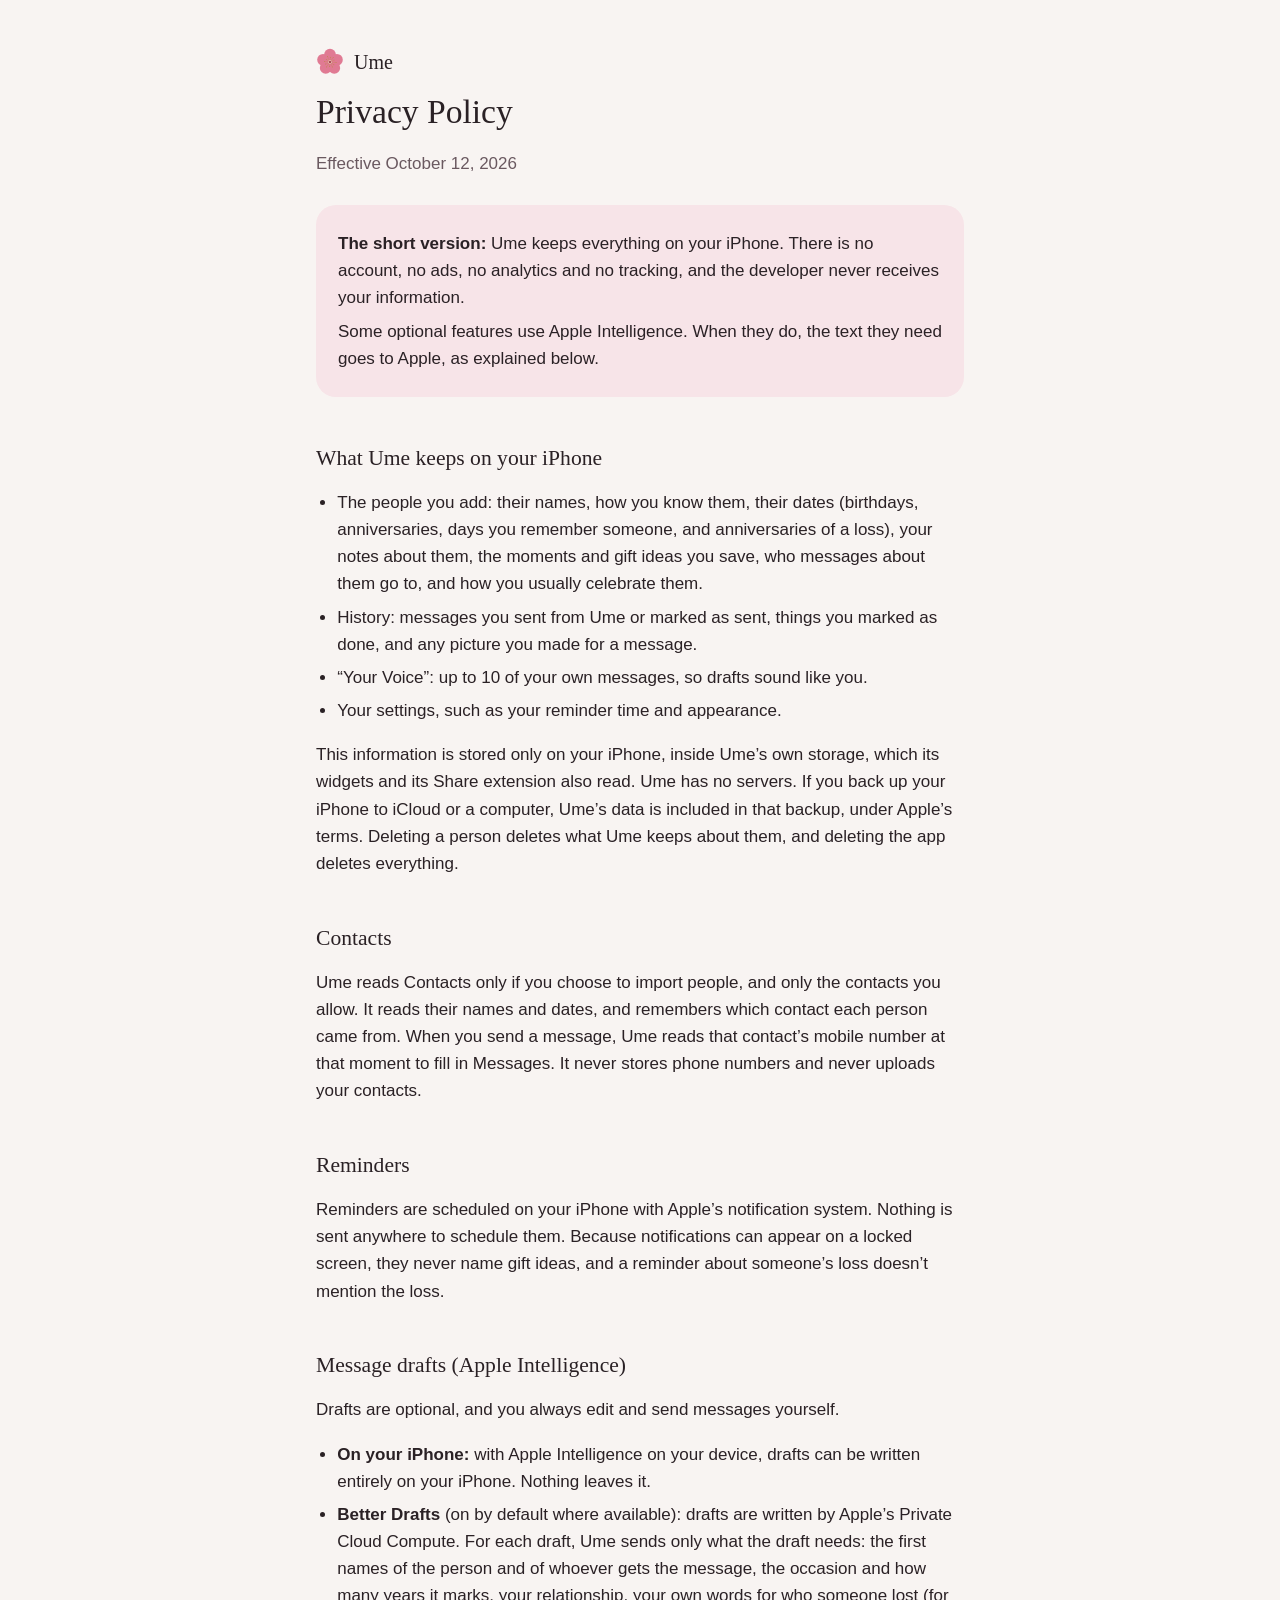
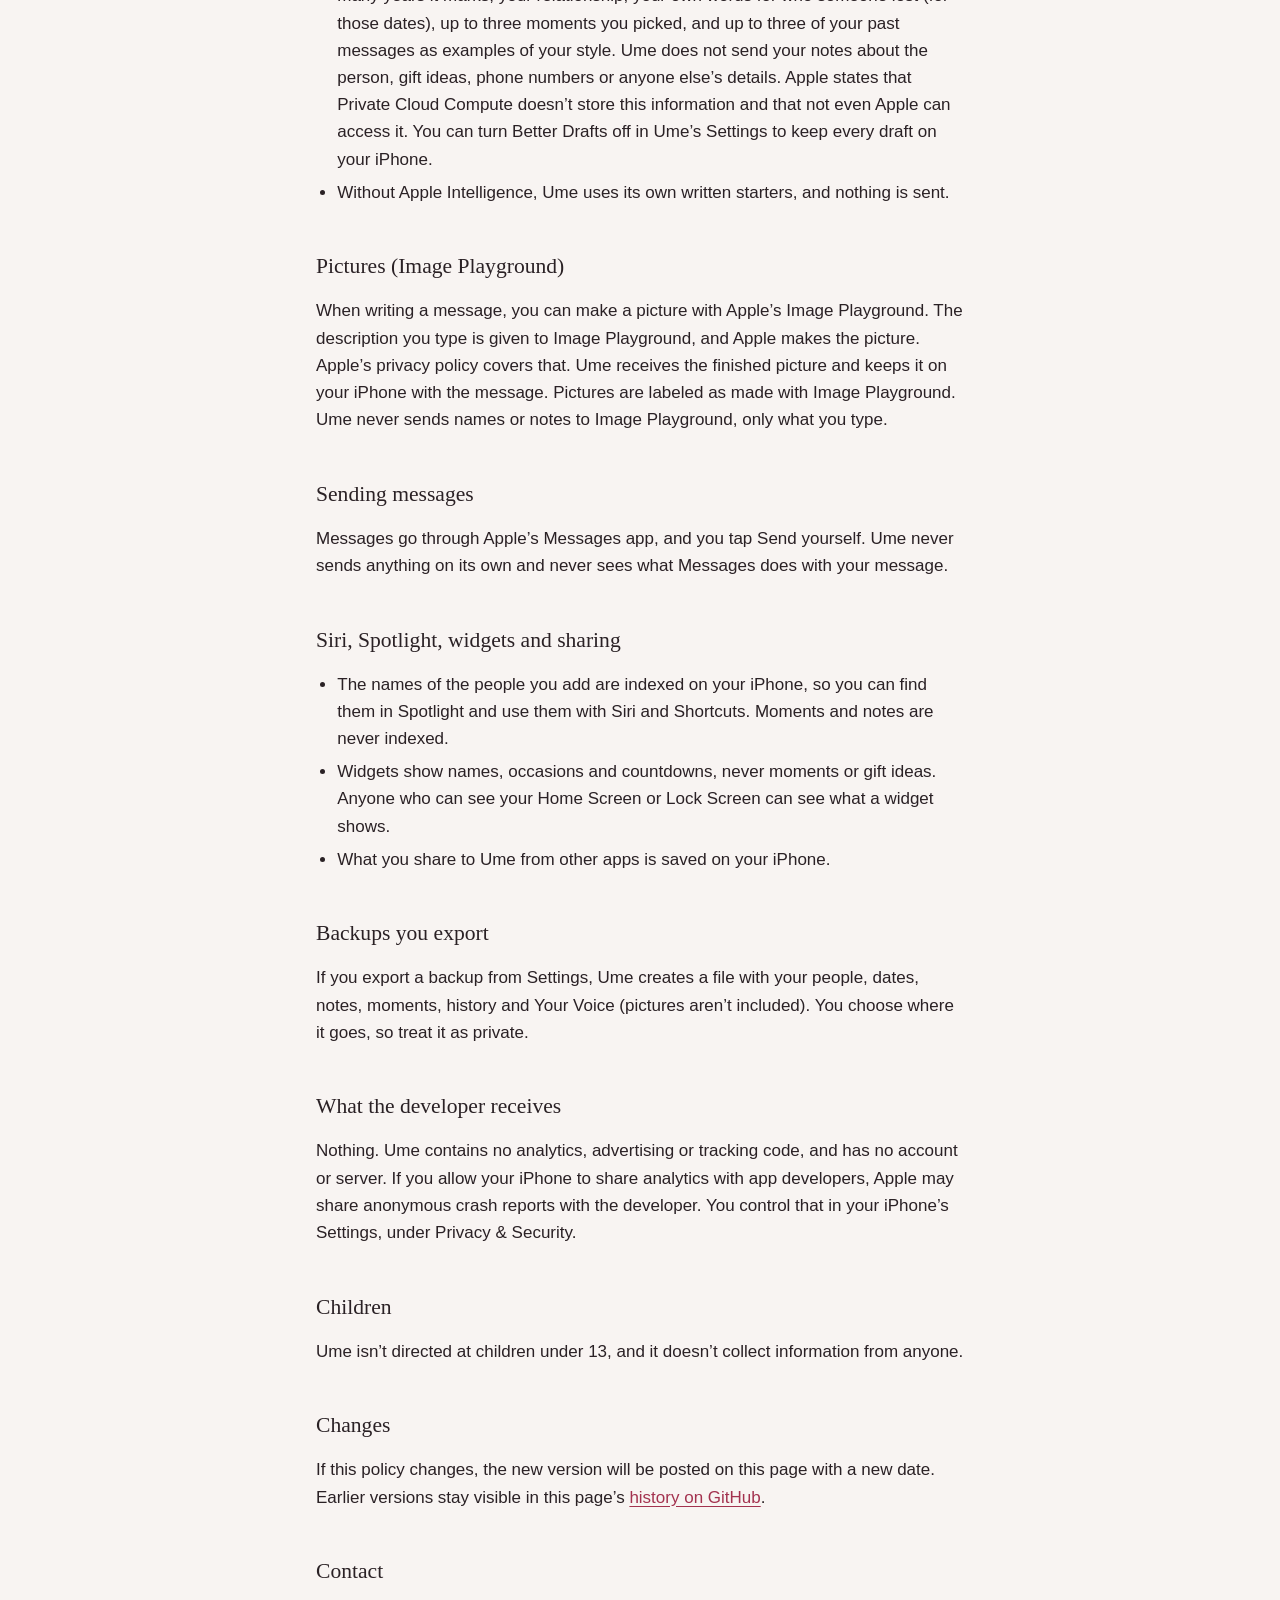
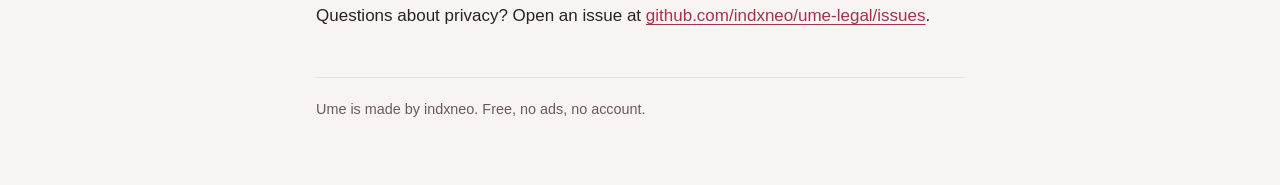
==== privacy.html @ 91545272 "Privacy policy for Ume Everything stays on the iPhone; lists exactly what Better Drafts (Private Clo" ====
<!doctype html>
<html lang="en">
<head>
<meta charset="utf-8">
<meta name="viewport" content="width=device-width, initial-scale=1">
<meta name="color-scheme" content="light dark">
<title>Ume Privacy Policy</title>
<meta name="description" content="How Ume handles your information: everything stays on your iPhone.">
<link rel="stylesheet" href="style.css">
</head>
<body>
<main>
<header>
  <a class="brand" href="./"><svg class="blossom" width="28" height="28" viewBox="0 0 100 100" aria-hidden="true"><circle class="petal" cx="50.0" cy="24.0" r="21"/><circle class="petal" cx="74.7" cy="42.0" r="21"/><circle class="petal" cx="65.3" cy="71.0" r="21"/><circle class="petal" cx="34.7" cy="71.0" r="21"/><circle class="petal" cx="25.3" cy="42.0" r="21"/><g stroke-width="0.9"><line class="stamen" x1="50" y1="50" x2="71.9" y2="51.9"/><circle class="pollen" cx="71.9" cy="51.9" r="1.6"/><line class="stamen" x1="50" y1="50" x2="63.9" y2="59.8"/><circle class="pollen" cx="63.9" cy="59.8" r="1.6"/><line class="stamen" x1="50" y1="50" x2="58.5" y2="68.1"/><circle class="pollen" cx="58.5" cy="68.1" r="1.6"/><line class="stamen" x1="50" y1="50" x2="48.6" y2="65.9"/><circle class="pollen" cx="48.6" cy="65.9" r="1.6"/><line class="stamen" x1="50" y1="50" x2="37.4" y2="68.0"/><circle class="pollen" cx="37.4" cy="68.0" r="1.6"/><line class="stamen" x1="50" y1="50" x2="34.6" y2="57.2"/><circle class="pollen" cx="34.6" cy="57.2" r="1.6"/><line class="stamen" x1="50" y1="50" x2="30.1" y2="48.3"/><circle class="pollen" cx="30.1" cy="48.3" r="1.6"/><line class="stamen" x1="50" y1="50" x2="36.9" y2="40.8"/><circle class="pollen" cx="36.9" cy="40.8" r="1.6"/><line class="stamen" x1="50" y1="50" x2="40.7" y2="30.1"/><circle class="pollen" cx="40.7" cy="30.1" r="1.6"/><line class="stamen" x1="50" y1="50" x2="51.5" y2="33.1"/><circle class="pollen" cx="51.5" cy="33.1" r="1.6"/><line class="stamen" x1="50" y1="50" x2="61.5" y2="33.6"/><circle class="pollen" cx="61.5" cy="33.6" r="1.6"/><line class="stamen" x1="50" y1="50" x2="64.5" y2="43.2"/><circle class="pollen" cx="64.5" cy="43.2" r="1.6"/></g><circle class="heart" cx="50" cy="50" r="4"/></svg> Ume</a>
</header>

<h1>Privacy Policy</h1>
<p class="muted">Effective October 12, 2026</p>

<div class="summary">
  <p><strong>The short version:</strong> Ume keeps everything on your iPhone. There is no account, no ads, no
  analytics and no tracking, and the developer never receives your information.</p>
  <p>Some optional features use Apple Intelligence. When they do, the text they need goes to Apple, as explained
  below.</p>
</div>

<h2>What Ume keeps on your iPhone</h2>
<ul>
  <li>The people you add: their names, how you know them, their dates (birthdays, anniversaries, days you remember
  someone, and anniversaries of a loss), your notes about them, the moments and gift ideas you save, who messages
  about them go to, and how you usually celebrate them.</li>
  <li>History: messages you sent from Ume or marked as sent, things you marked as done, and any picture you made
  for a message.</li>
  <li>“Your Voice”: up to 10 of your own messages, so drafts sound like you.</li>
  <li>Your settings, such as your reminder time and appearance.</li>
</ul>
<p>This information is stored only on your iPhone, inside Ume’s own storage, which its widgets and its Share
extension also read. Ume has no servers. If you back up your iPhone to iCloud or a computer, Ume’s data is
included in that backup, under Apple’s terms. Deleting a person deletes what Ume keeps about them, and deleting the
app deletes everything.</p>

<h2>Contacts</h2>
<p>Ume reads Contacts only if you choose to import people, and only the contacts you allow. It reads their names
and dates, and remembers which contact each person came from. When you send a message, Ume reads that contact’s
mobile number at that moment to fill in Messages. It never stores phone numbers and never uploads your
contacts.</p>

<h2>Reminders</h2>
<p>Reminders are scheduled on your iPhone with Apple’s notification system. Nothing is sent anywhere to schedule
them. Because notifications can appear on a locked screen, they never name gift ideas, and a reminder about
someone’s loss doesn’t mention the loss.</p>

<h2>Message drafts (Apple Intelligence)</h2>
<p>Drafts are optional, and you always edit and send messages yourself.</p>
<ul>
  <li><strong>On your iPhone:</strong> with Apple Intelligence on your device, drafts can be written entirely on your
  iPhone. Nothing leaves it.</li>
  <li><strong>Better Drafts</strong> (on by default where available): drafts are written by Apple’s Private Cloud
  Compute. For each draft, Ume sends only what the draft needs: the first names of the person and of whoever gets the
  message, the occasion and how many years it marks, your relationship, your own words for who someone lost (for
  those dates), up to three moments you picked, and up to three of your past messages as examples of your style.
  Ume does not send your notes about the person, gift ideas, phone numbers or anyone else’s details. Apple states that
  Private Cloud Compute doesn’t store this information and that not even Apple can access it. You can turn Better
  Drafts off in Ume’s Settings to keep every draft on your iPhone.</li>
  <li>Without Apple Intelligence, Ume uses its own written starters, and nothing is sent.</li>
</ul>

<h2>Pictures (Image Playground)</h2>
<p>When writing a message, you can make a picture with Apple’s Image Playground. The description you type is given
to Image Playground, and Apple makes the picture. Apple’s privacy policy covers that. Ume receives the finished
picture and keeps it on your iPhone with the message. Pictures are labeled as made with Image Playground. Ume never
sends names or notes to Image Playground, only what you type.</p>

<h2>Sending messages</h2>
<p>Messages go through Apple’s Messages app, and you tap Send yourself. Ume never sends anything on its own and
never sees what Messages does with your message.</p>

<h2>Siri, Spotlight, widgets and sharing</h2>
<ul>
  <li>The names of the people you add are indexed on your iPhone, so you can find them in Spotlight and use them with
  Siri and Shortcuts. Moments and notes are never indexed.</li>
  <li>Widgets show names, occasions and countdowns, never moments or gift ideas. Anyone who can see your Home Screen
  or Lock Screen can see what a widget shows.</li>
  <li>What you share to Ume from other apps is saved on your iPhone.</li>
</ul>

<h2>Backups you export</h2>
<p>If you export a backup from Settings, Ume creates a file with your people, dates, notes, moments, history and
Your Voice (pictures aren’t included). You choose where it goes, so treat it as private.</p>

<h2>What the developer receives</h2>
<p>Nothing. Ume contains no analytics, advertising or tracking code, and has no account or server. If you allow
your iPhone to share analytics with app developers, Apple may share anonymous crash reports with the developer.
You control that in your iPhone’s Settings, under Privacy &amp; Security.</p>

<h2>Children</h2>
<p>Ume isn’t directed at children under 13, and it doesn’t collect information from anyone.</p>

<h2>Changes</h2>
<p>If this policy changes, the new version will be posted on this page with a new date. Earlier versions stay
visible in this page’s <a href="https://github.com/indxneo/ume-legal/commits/main/privacy.html">history on
GitHub</a>.</p>

<h2>Contact</h2>
<p>Questions about privacy? Open an issue at
<a href="https://github.com/indxneo/ume-legal/issues">github.com/indxneo/ume-legal/issues</a>.</p>

<footer>Ume is made by indxneo. Free, no ads, no account.</footer>
</main>
</body>
</html>
---- style.css ----
:root {
  --paper: #f8f4f2;
  --card: #fffcfb;
  --blush: #f7e4e8;
  --ink: #2a2125;
  --ink-soft: #6a5960;
  --accent: #a3324f;
  --petal: #e07a93;
  --stamen: #b88a3e;
  --rule: #eadfe2;
}

@media (prefers-color-scheme: dark) {
  :root {
    --paper: #161114;
    --card: #221a1e;
    --blush: #36202a;
    --ink: #f4ecef;
    --ink-soft: #bfb0b6;
    --accent: #e69cae;
    --petal: #e78aa0;
    --stamen: #d9b36a;
    --rule: #3a2b31;
  }
}

* { box-sizing: border-box; }

html { -webkit-text-size-adjust: 100%; }

body {
  margin: 0;
  background: var(--paper);
  color: var(--ink);
  font: 17px/1.6 -apple-system, BlinkMacSystemFont, "SF Pro Text", "Helvetica Neue", Arial, sans-serif;
}

main {
  max-width: 680px;
  margin: 0 auto;
  padding: 48px 16px 64px;
}

h1, h2, .brand {
  font-family: ui-serif, "New York", "Iowan Old Style", Georgia, serif;
  font-weight: 500;
  line-height: 1.25;
}

h1 { font-size: 2.1rem; margin: 0.2em 0 0.1em; }
h2 { font-size: 1.35rem; margin: 2.2em 0 0.5em; }

p, li { color: var(--ink); }
.muted { color: var(--ink-soft); }

a { color: var(--accent); text-underline-offset: 3px; }

header .brand {
  display: inline-flex;
  align-items: center;
  gap: 10px;
  font-size: 1.25rem;
  color: var(--ink);
  text-decoration: none;
}

.summary {
  background: var(--blush);
  border-radius: 20px;
  padding: 18px 22px;
  margin: 28px 0 8px;
}
.summary p { margin: 0.4em 0; }

ul { padding-left: 1.25em; }
li { margin: 0.35em 0; }

.card-list { list-style: none; padding: 0; }
.card-list li {
  background: var(--card);
  border-radius: 16px;
  padding: 16px 20px;
  margin: 12px 0;
}
.card-list a { font-family: ui-serif, "New York", Georgia, serif; font-size: 1.15rem; }

footer {
  margin-top: 48px;
  padding-top: 20px;
  border-top: 1px solid var(--rule);
  font-size: 0.9rem;
  color: var(--ink-soft);
}

.blossom .petal { fill: var(--petal); }
.blossom .stamen { stroke: var(--stamen); }
.blossom .pollen { fill: var(--stamen); }
.blossom .heart { fill: var(--accent); }
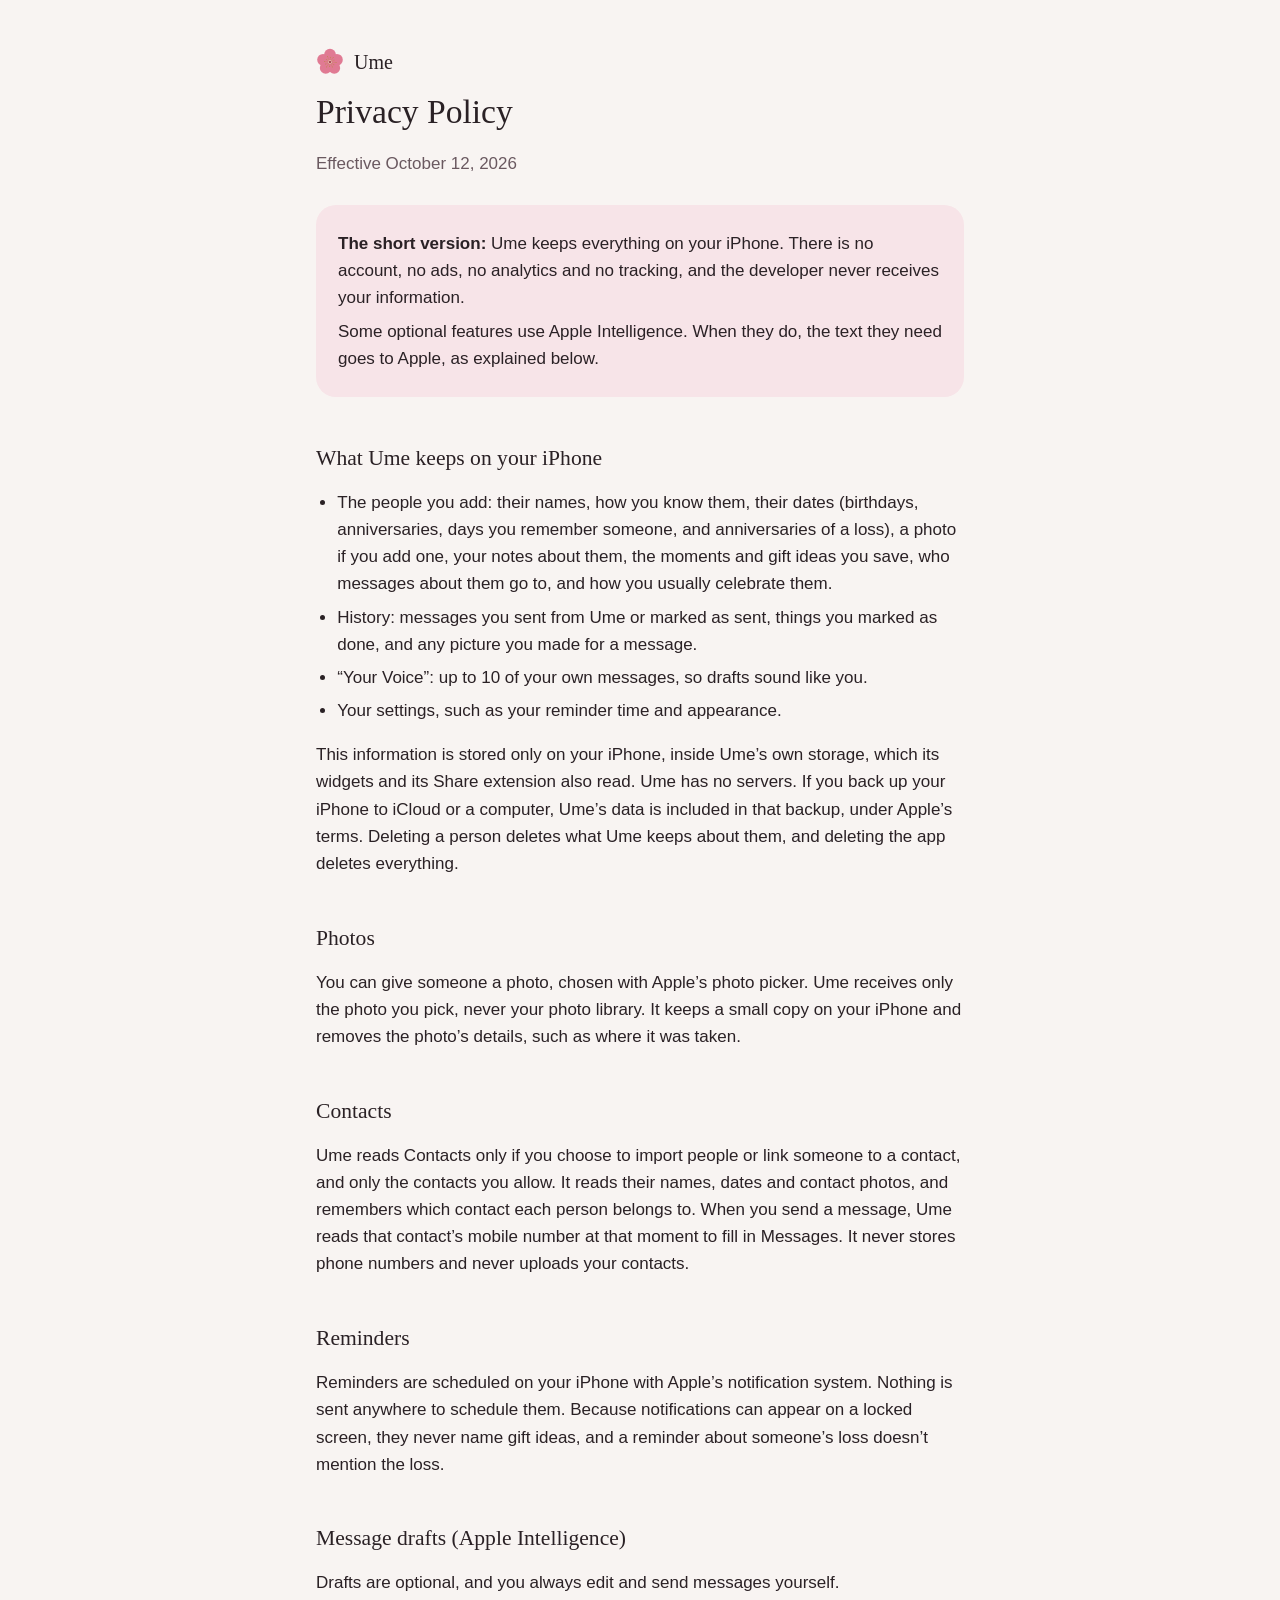
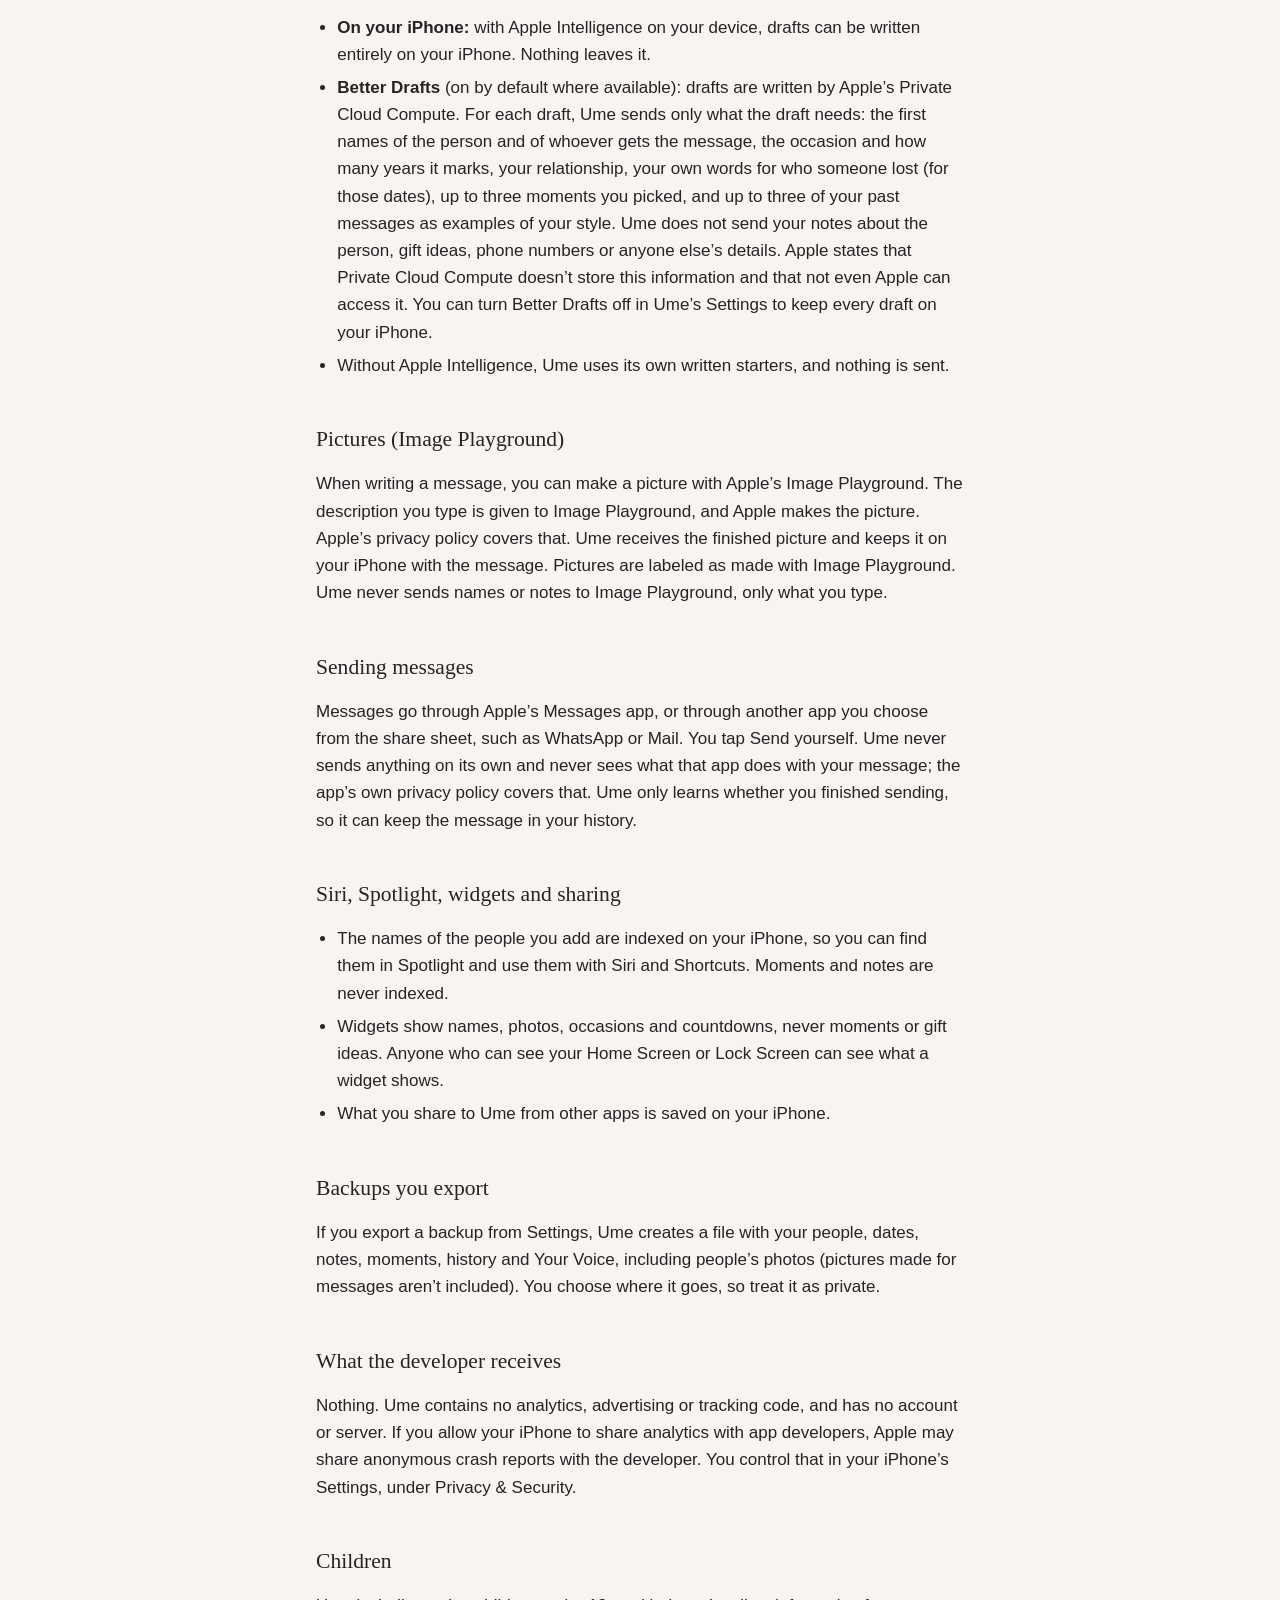
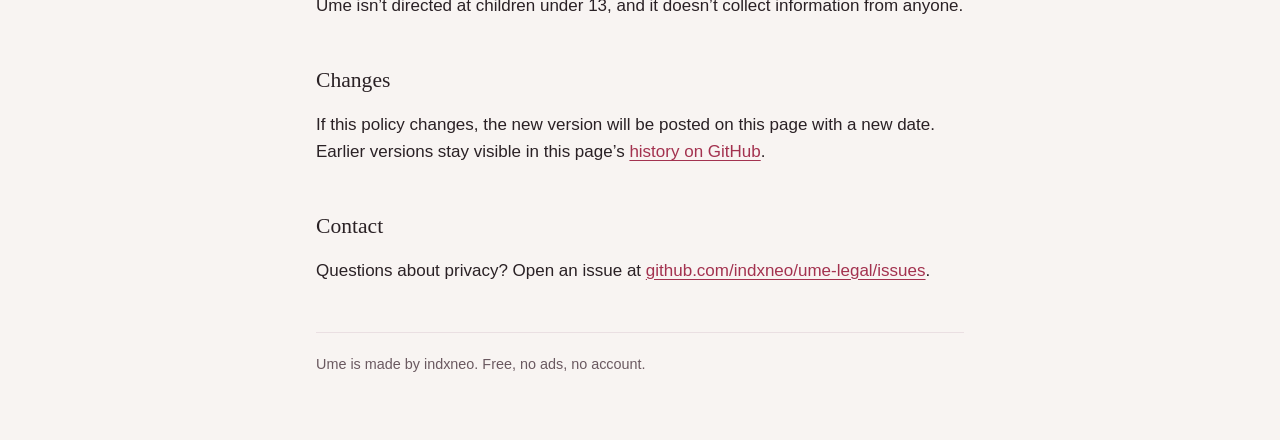
==== commit 193d0398: "Policy: people's photos, linking contacts, sending through other apps Co-Authored-By: Claude Opus 5." ====
--- a/privacy.html
+++ b/privacy.html
@@ -27,7 +27,7 @@
 <h2>What Ume keeps on your iPhone</h2>
 <ul>
   <li>The people you add: their names, how you know them, their dates (birthdays, anniversaries, days you remember
-  someone, and anniversaries of a loss), your notes about them, the moments and gift ideas you save, who messages
+  someone, and anniversaries of a loss), a photo if you add one, your notes about them, the moments and gift ideas you save, who messages
   about them go to, and how you usually celebrate them.</li>
   <li>History: messages you sent from Ume or marked as sent, things you marked as done, and any picture you made
   for a message.</li>
@@ -39,9 +39,13 @@
 included in that backup, under Apple’s terms. Deleting a person deletes what Ume keeps about them, and deleting the
 app deletes everything.</p>
 
+<h2>Photos</h2>
+<p>You can give someone a photo, chosen with Apple’s photo picker. Ume receives only the photo you pick, never your
+photo library. It keeps a small copy on your iPhone and removes the photo’s details, such as where it was taken.</p>
+
 <h2>Contacts</h2>
-<p>Ume reads Contacts only if you choose to import people, and only the contacts you allow. It reads their names
-and dates, and remembers which contact each person came from. When you send a message, Ume reads that contact’s
+<p>Ume reads Contacts only if you choose to import people or link someone to a contact, and only the contacts you
+allow. It reads their names, dates and contact photos, and remembers which contact each person belongs to. When you send a message, Ume reads that contact’s
 mobile number at that moment to fill in Messages. It never stores phone numbers and never uploads your
 contacts.</p>
 
@@ -72,21 +76,23 @@
 sends names or notes to Image Playground, only what you type.</p>
 
 <h2>Sending messages</h2>
-<p>Messages go through Apple’s Messages app, and you tap Send yourself. Ume never sends anything on its own and
-never sees what Messages does with your message.</p>
+<p>Messages go through Apple’s Messages app, or through another app you choose from the share sheet, such as
+WhatsApp or Mail. You tap Send yourself. Ume never sends anything on its own and never sees what that app does with
+your message; the app’s own privacy policy covers that. Ume only learns whether you finished sending, so it can keep
+the message in your history.</p>
 
 <h2>Siri, Spotlight, widgets and sharing</h2>
 <ul>
   <li>The names of the people you add are indexed on your iPhone, so you can find them in Spotlight and use them with
   Siri and Shortcuts. Moments and notes are never indexed.</li>
-  <li>Widgets show names, occasions and countdowns, never moments or gift ideas. Anyone who can see your Home Screen
+  <li>Widgets show names, photos, occasions and countdowns, never moments or gift ideas. Anyone who can see your Home Screen
   or Lock Screen can see what a widget shows.</li>
   <li>What you share to Ume from other apps is saved on your iPhone.</li>
 </ul>
 
 <h2>Backups you export</h2>
 <p>If you export a backup from Settings, Ume creates a file with your people, dates, notes, moments, history and
-Your Voice (pictures aren’t included). You choose where it goes, so treat it as private.</p>
+Your Voice, including people’s photos (pictures made for messages aren’t included). You choose where it goes, so treat it as private.</p>
 
 <h2>What the developer receives</h2>
 <p>Nothing. Ume contains no analytics, advertising or tracking code, and has no account or server. If you allow
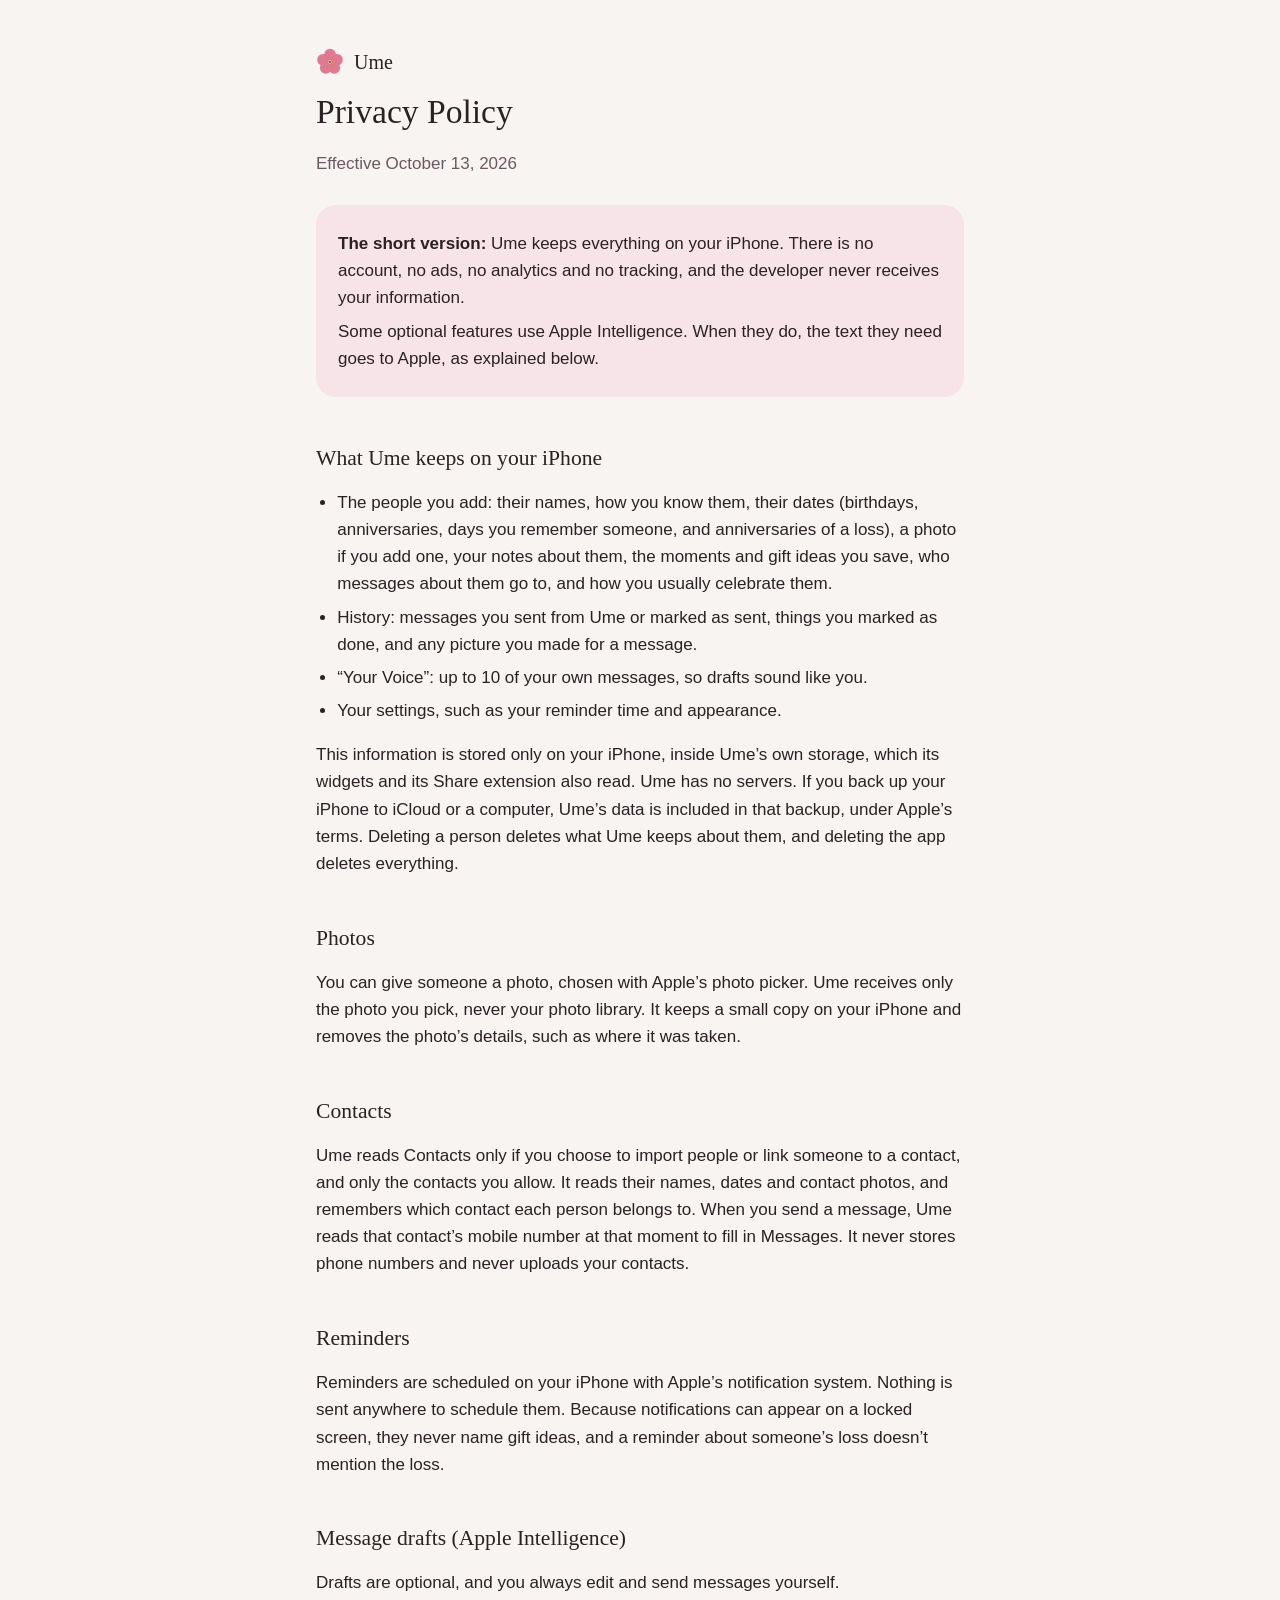
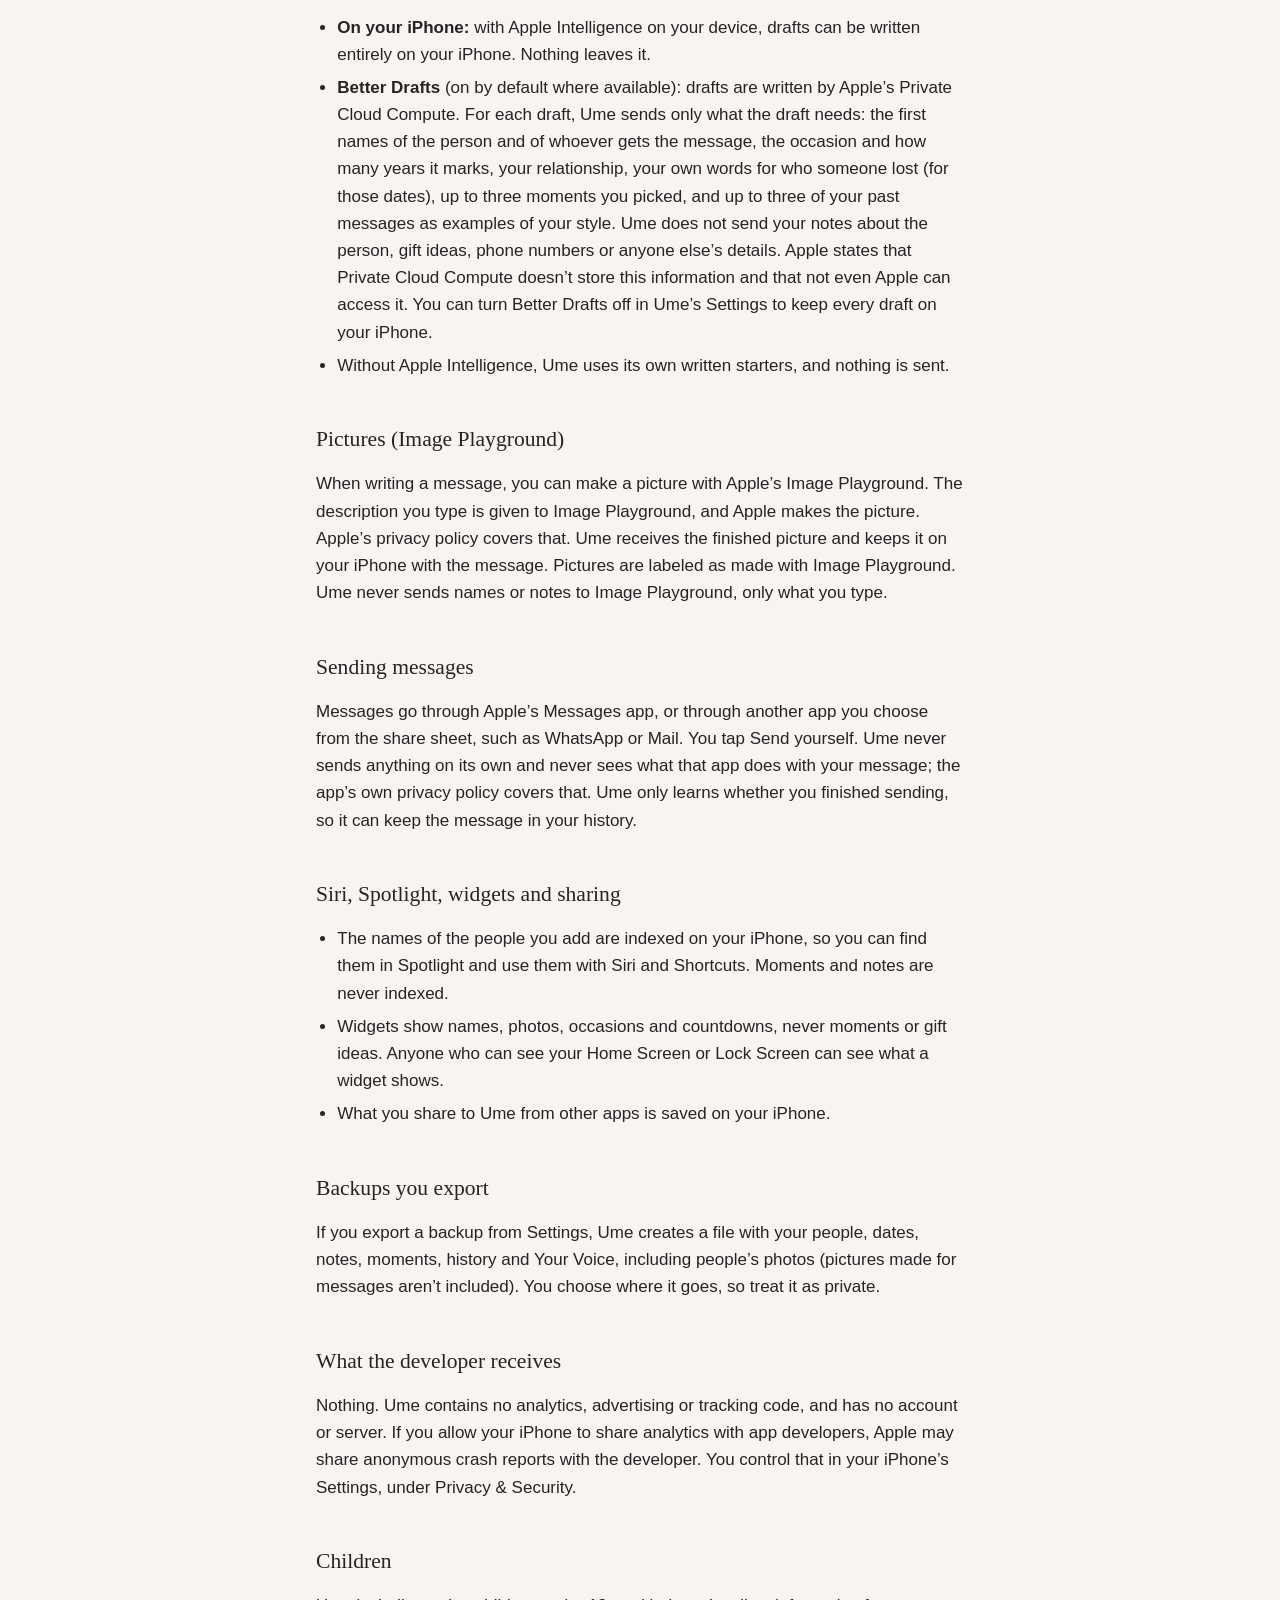
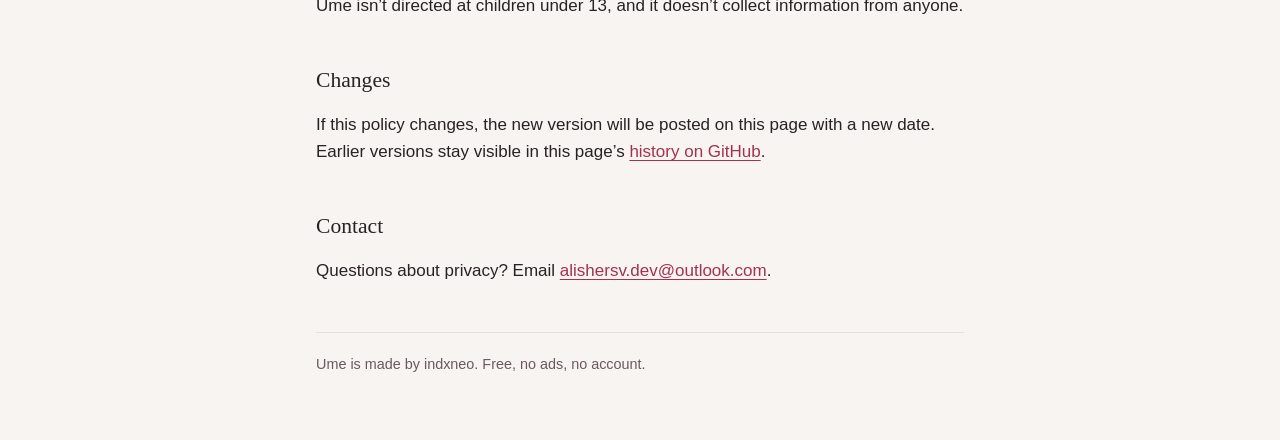
==== commit 8deeaaae: "Contact by email; Support entry for the App Store support URL Co-Authored-By: Claude Opus 5.5 <norep" ====
--- a/privacy.html
+++ b/privacy.html
@@ -15,7 +15,7 @@
 </header>
 
 <h1>Privacy Policy</h1>
-<p class="muted">Effective October 12, 2026</p>
+<p class="muted">Effective October 13, 2026</p>
 
 <div class="summary">
   <p><strong>The short version:</strong> Ume keeps everything on your iPhone. There is no account, no ads, no
@@ -108,8 +108,7 @@
 GitHub</a>.</p>
 
 <h2>Contact</h2>
-<p>Questions about privacy? Open an issue at
-<a href="https://github.com/indxneo/ume-legal/issues">github.com/indxneo/ume-legal/issues</a>.</p>
+<p>Questions about privacy? Email <a href="mailto:alishersv.dev@outlook.com">alishersv.dev@outlook.com</a>.</p>
 
 <footer>Ume is made by indxneo. Free, no ads, no account.</footer>
 </main>
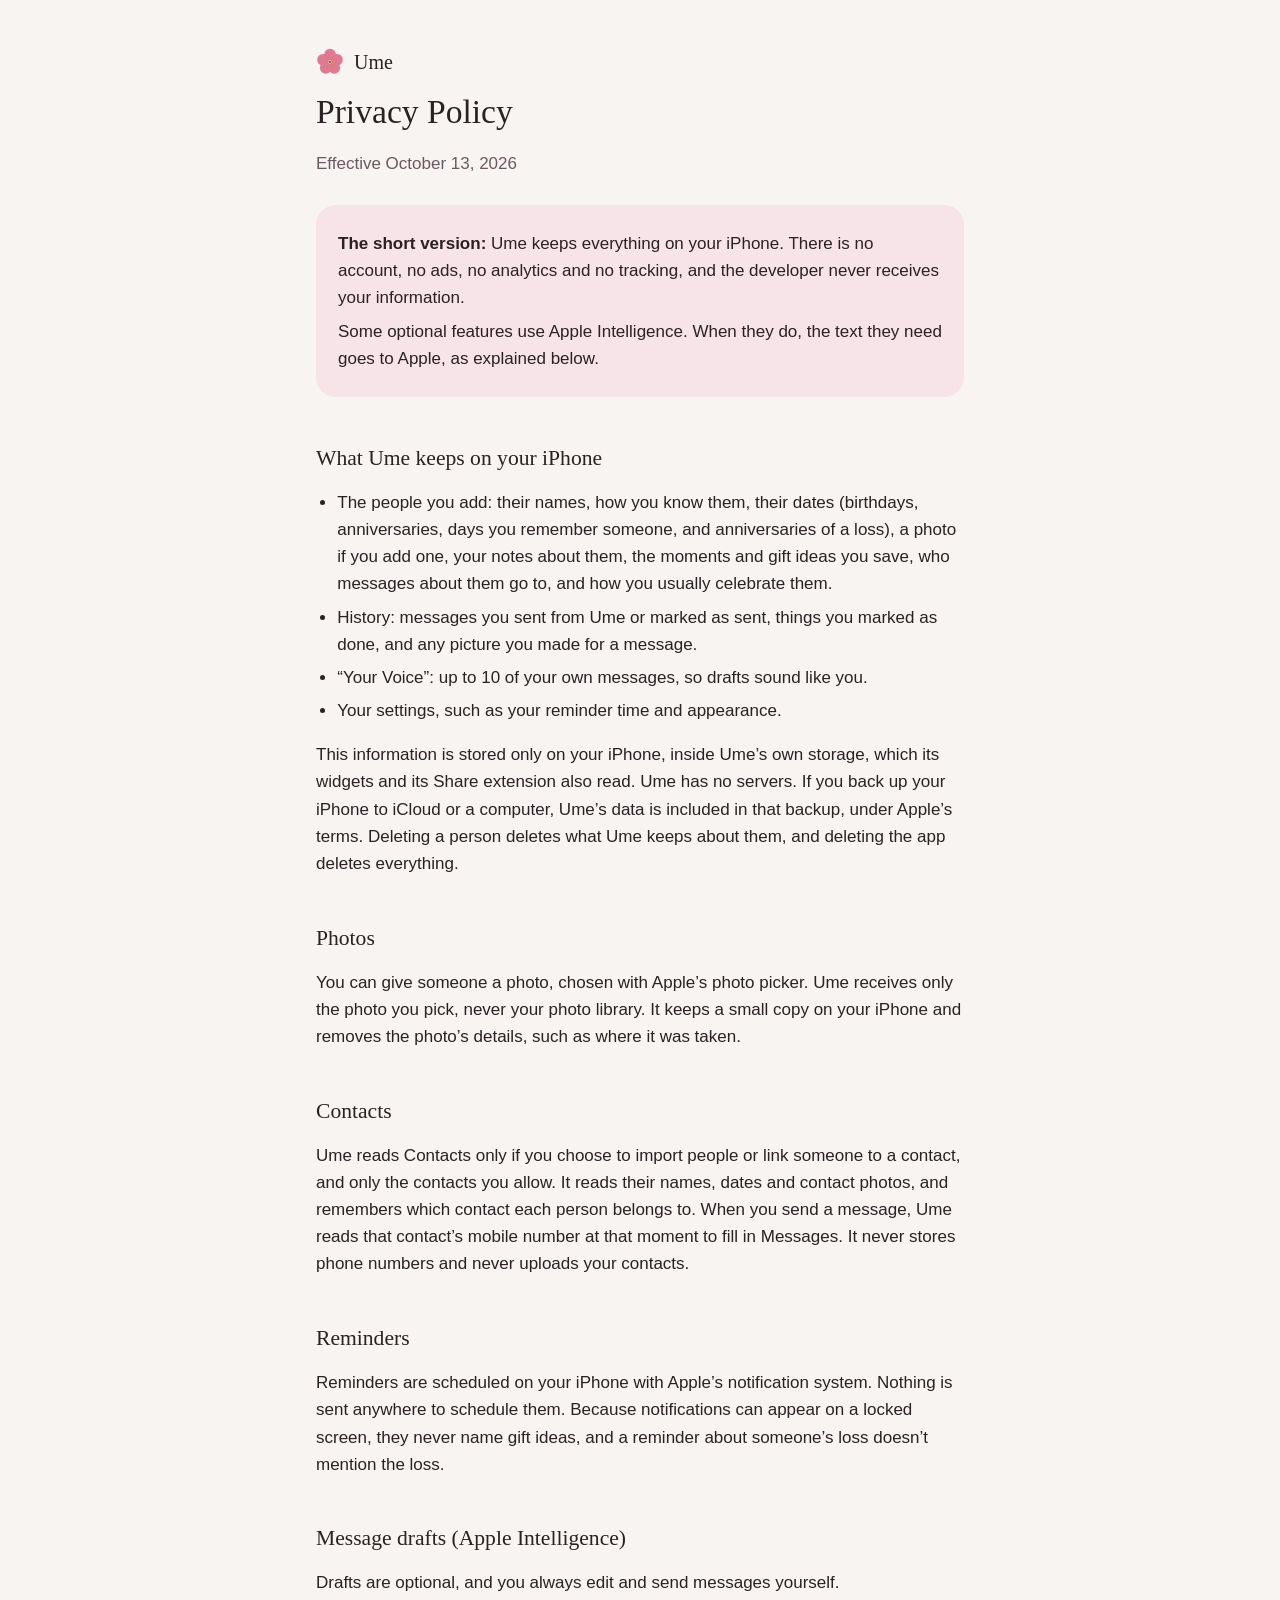
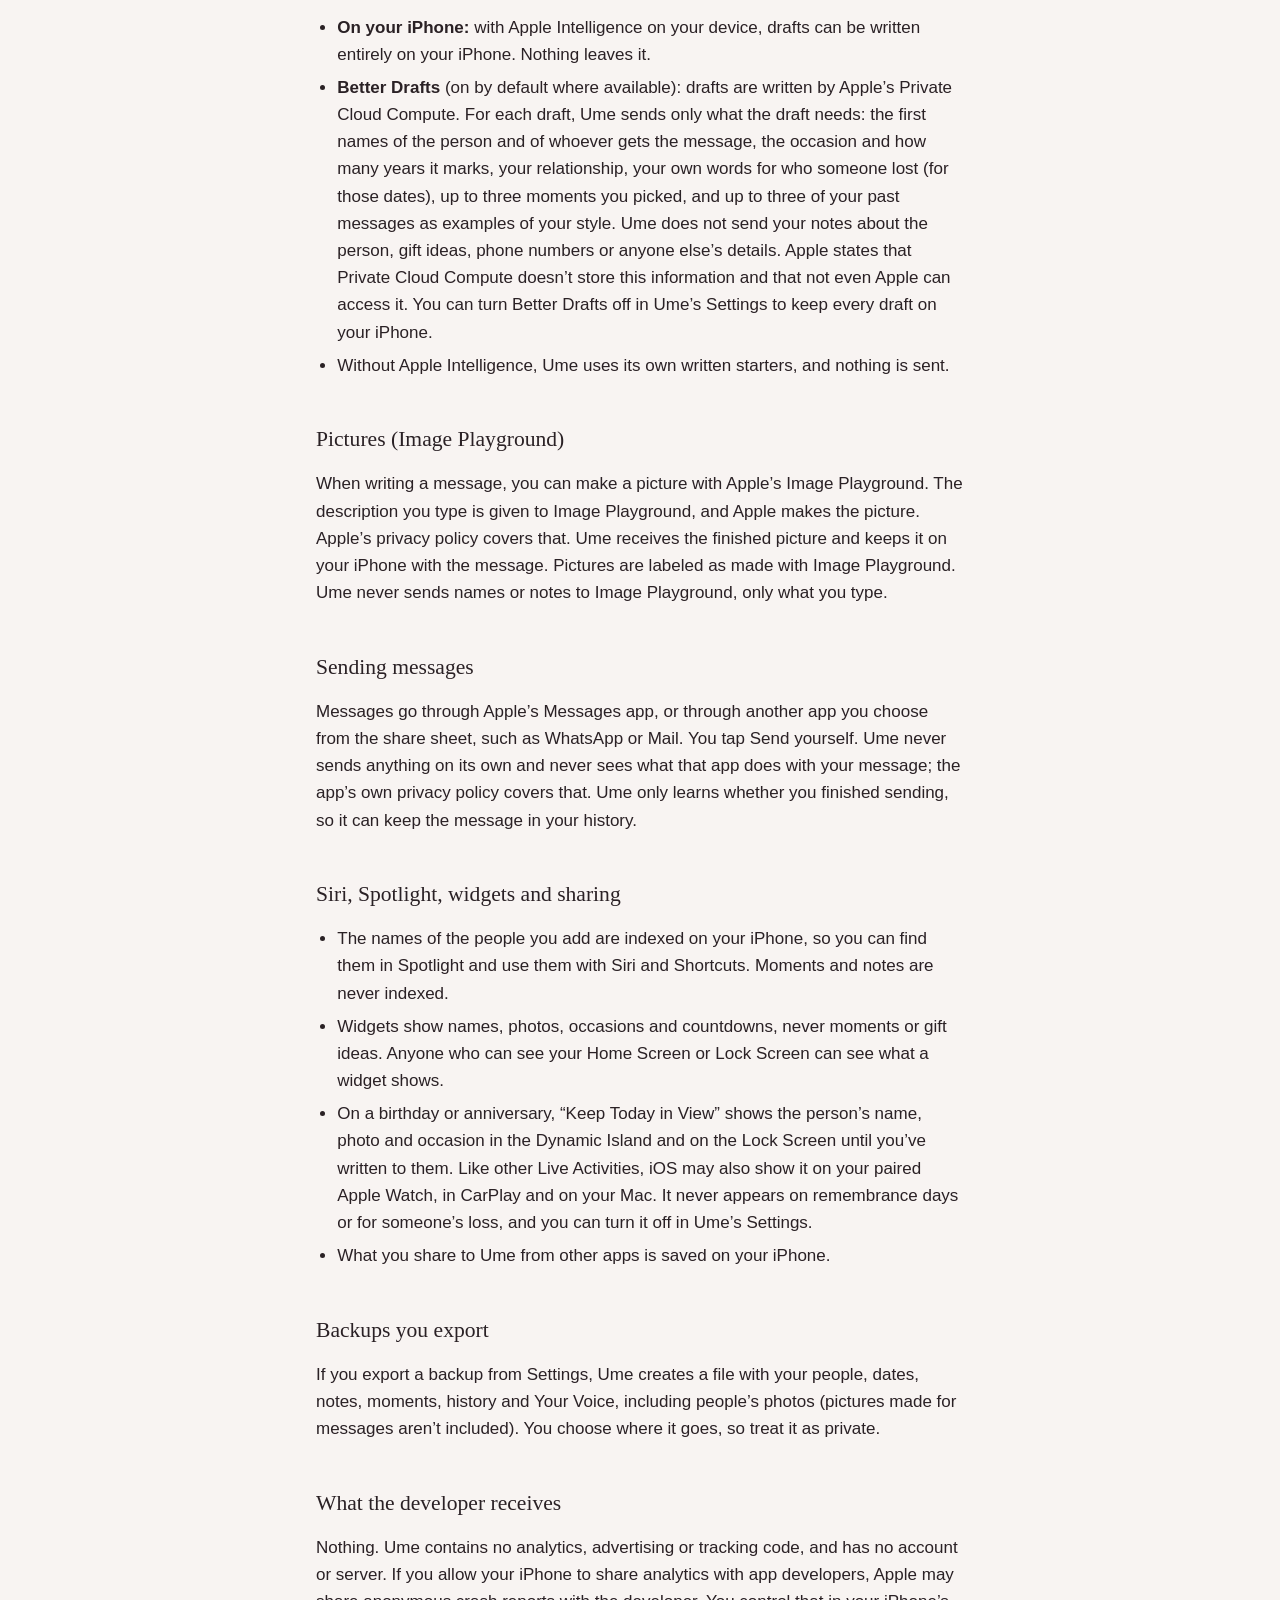
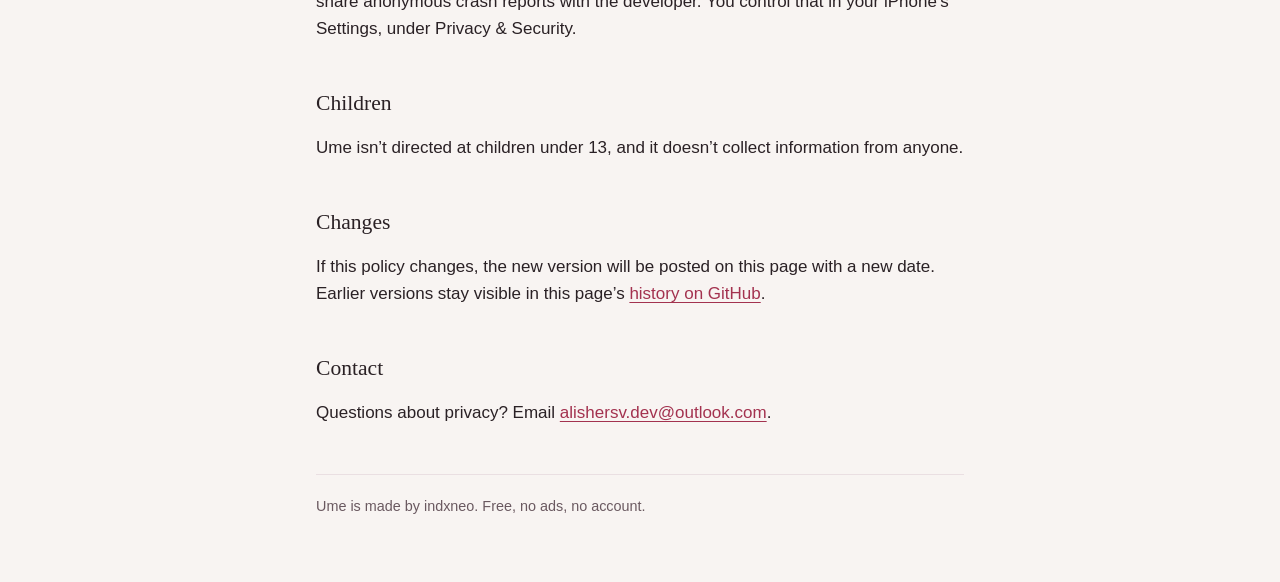
==== commit c8714a27: "Policy: Keep Today in View (Live Activity on someone's day)" ====
--- a/privacy.html
+++ b/privacy.html
@@ -87,6 +87,10 @@
   Siri and Shortcuts. Moments and notes are never indexed.</li>
   <li>Widgets show names, photos, occasions and countdowns, never moments or gift ideas. Anyone who can see your Home Screen
   or Lock Screen can see what a widget shows.</li>
+  <li>On a birthday or anniversary, “Keep Today in View” shows the person’s name, photo and occasion in the Dynamic Island
+  and on the Lock Screen until you’ve written to them. Like other Live Activities, iOS may also show it on your paired
+  Apple Watch, in CarPlay and on your Mac. It never appears on remembrance days or for someone’s loss, and you can turn
+  it off in Ume’s Settings.</li>
   <li>What you share to Ume from other apps is saved on your iPhone.</li>
 </ul>
 
